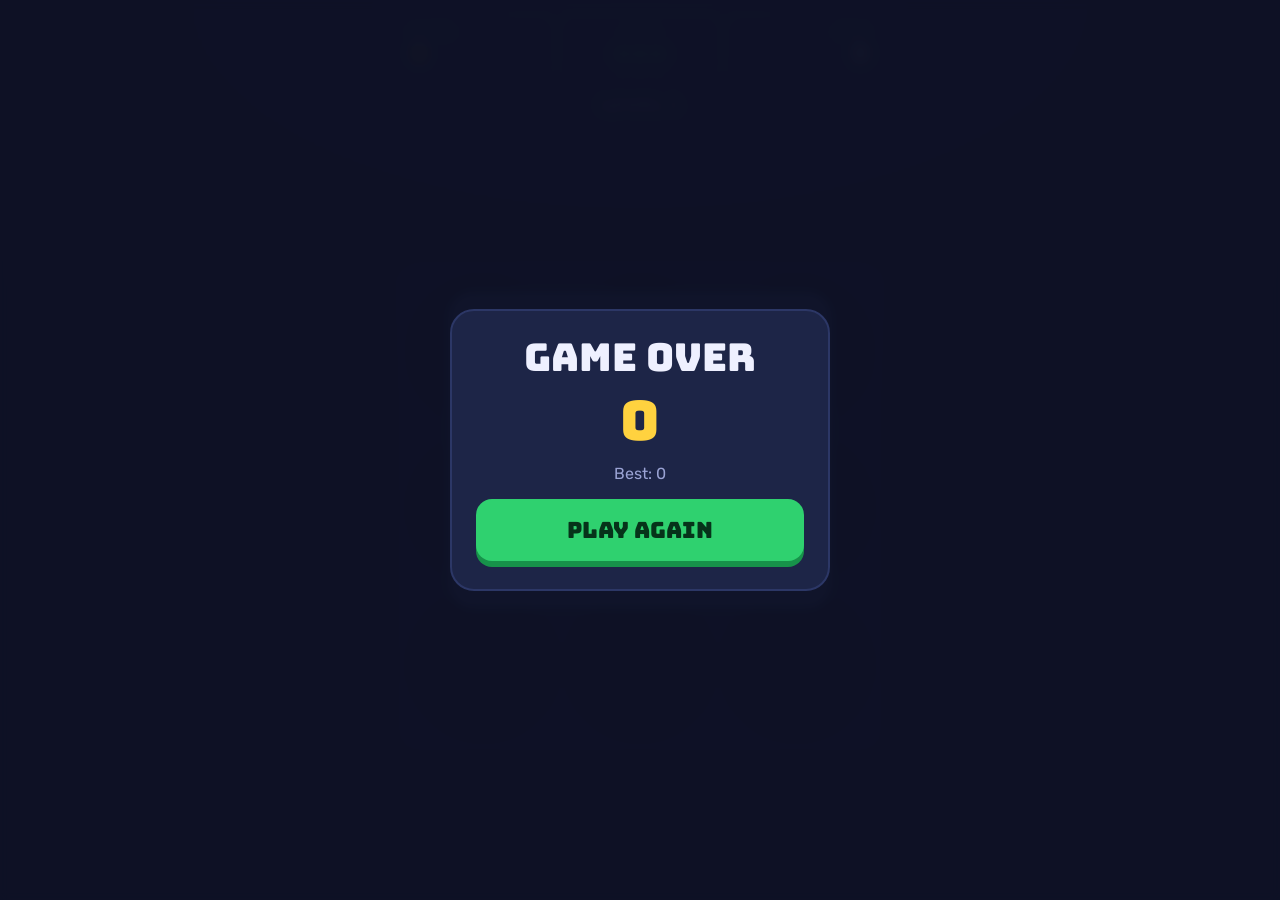
==== go-or-no-go/index.html @ 54681dfc "Rename game folder to go-or-no-go for a clean web address Co-Authored-By: Claude Sonnet 5.5 <noreply" ====
<!doctype html>
<html lang="en">
<head>
<meta charset="utf-8">
<meta name="viewport" content="width=device-width, initial-scale=1, maximum-scale=1, user-scalable=no, viewport-fit=cover">
<title>Go or No Go</title>
<meta name="claude:viewport-fit-sides" content="cover">
<link rel="preconnect" href="https://fonts.googleapis.com">
<link rel="preconnect" href="https://fonts.gstatic.com" crossorigin>
<link rel="stylesheet" href="https://fonts.googleapis.com/css2?family=Bungee&family=Rubik:wght@400;600;800&display=swap">
<style>
/* Layout: one-screen arcade cabinet — scoreboard strip on top, 3x3 field of sockets, overlay for start / game over. */
:root {
  --ink: #141a33;        /* cabinet background */
  --panel: #1d2547;      /* socket wells */
  --rim: #2c3766;        /* socket rims, borders */
  --text: #eef0ff;
  --muted: #9aa3d4;
  --go: #2fd16f;         /* green button */
  --go-deep: #17924a;
  --stop: #ff4b4b;       /* red button */
  --stop-deep: #b81f2c;
  --gold: #ffd23f;       /* score highlight */
  --font-display: "Bungee", "Impact", system-ui, sans-serif;
  --font-body: "Rubik", system-ui, -apple-system, "Segoe UI", sans-serif;
  color-scheme: dark;
}
* { box-sizing: border-box; -webkit-tap-highlight-color: transparent; }
html, body { height: 100%; }
body {
  margin: 0;
  background: radial-gradient(120% 80% at 50% 0%, #222b57 0%, var(--ink) 60%);
  background-color: var(--ink);
  color: var(--text);
  font-family: var(--font-body);
  user-select: none;
  -webkit-user-select: none;
  touch-action: manipulation;
  overflow: hidden;
}
.app {
  height: 100%;
  display: flex;
  flex-direction: column;
  gap: 16px;
  padding-block: max(16px, env(safe-area-inset-top, 0px)) max(16px, env(safe-area-inset-bottom, 0px));
  padding-left: max(16px, env(safe-area-inset-left, 0px));
  padding-right: max(16px, env(safe-area-inset-right, 0px));
  max-width: 520px;
  margin: 0 auto;
}
.hud {
  display: grid;
  grid-template-columns: 1fr 1fr 1fr;
  gap: 8px;
}
.stat {
  display: flex;
  flex-direction: column;
  gap: 2px;
  padding: 8px 12px;
  border: 2px solid var(--rim);
  border-radius: 12px;
  background: var(--panel);
}
.stat:nth-child(2) { align-items: center; }
.stat:nth-child(3) { align-items: flex-end; }
.label {
  font-size: 0.7rem;
  font-weight: 600;
  letter-spacing: 0.12em;
  text-transform: uppercase;
  color: var(--muted);
}
.value {
  font-family: var(--font-display);
  font-size: 1.6rem;
  line-height: 1;
  font-variant-numeric: tabular-nums;
}
#score { color: var(--gold); }
.lives { display: flex; gap: 4px; height: 1.6rem; align-items: center; }
.life { width: 14px; height: 14px; border-radius: 50%; background: var(--go); box-shadow: 0 0 8px var(--go); transition: background .2s, box-shadow .2s; }
.life.lost { background: var(--rim); box-shadow: none; }

.message {
  min-height: 1.4em;
  text-align: center;
  font-family: var(--font-display);
  font-size: 1.1rem;
  letter-spacing: 0.04em;
  color: var(--muted);
}
.message.good { color: var(--go); }
.message.bad { color: var(--stop); }

.field-wrap { flex: 1; display: flex; align-items: center; justify-content: center; min-height: 0; }
.field {
  width: min(100%, 60vh);
  aspect-ratio: 1;
  max-width: 100%;
  display: grid;
  grid-template-columns: repeat(3, 1fr);
  gap: 14px;
  padding: 14px;
  border-radius: 24px;
  background: var(--panel);
  border: 2px solid var(--rim);
}
.field.shake { animation: shake .35s; }
@keyframes shake {
  0%,100% { transform: translateX(0); }
  20% { transform: translateX(-10px); }
  40% { transform: translateX(9px); }
  60% { transform: translateX(-6px); }
  80% { transform: translateX(4px); }
}
.socket {
  position: relative;
  border-radius: 50%;
  background: var(--ink);
  box-shadow: inset 0 4px 10px rgba(0,0,0,.55);
  border: 0;
  padding: 0;
  cursor: pointer;
  font: inherit;
}
.socket:focus-visible { outline: 3px solid var(--gold); outline-offset: 3px; }
.btn {
  position: absolute;
  inset: 8%;
  border-radius: 50%;
  pointer-events: none;
  animation: pop-in .14s ease-out;
}
.btn.go   { background: radial-gradient(circle at 35% 30%, #7dffb0, var(--go) 45%, var(--go-deep)); box-shadow: 0 6px 0 #0d5f30, 0 0 22px rgba(47,209,111,.55); }
.btn.stop { background: radial-gradient(circle at 35% 30%, #ff9a9a, var(--stop) 45%, var(--stop-deep)); box-shadow: 0 6px 0 #7a1019, 0 0 22px rgba(255,75,75,.5); }
.btn.stop::after {
  content: "";
  position: absolute;
  inset: 30%;
  border-radius: 50%;
  border: 5px solid rgba(255,255,255,.85);
  background: linear-gradient(45deg, transparent 44%, rgba(255,255,255,.85) 44% 56%, transparent 56%);
}
.timer {
  position: absolute;
  inset: 0;
  border-radius: 50%;
  pointer-events: none;
}
.timer svg { width: 100%; height: 100%; transform: rotate(-90deg); }
.timer circle { fill: none; stroke-width: 4; stroke-linecap: round; stroke-dasharray: 289; stroke-dashoffset: 0; animation: drain var(--life) linear forwards; }
.btn.go + .timer circle { stroke: var(--go); }
.btn.stop + .timer circle { stroke: var(--stop); opacity: .6; }
@keyframes drain { to { stroke-dashoffset: 289; } }
@keyframes pop-in { from { transform: scale(.3); opacity: 0; } to { transform: scale(1); opacity: 1; } }
.btn.hit { animation: hit .18s ease-in forwards; }
@keyframes hit { to { transform: scale(1.35); opacity: 0; } }

.overlay {
  position: fixed;
  inset: 0;
  display: flex;
  align-items: center;
  justify-content: center;
  padding-left: max(16px, env(safe-area-inset-left, 0px));
  padding-right: max(16px, env(safe-area-inset-right, 0px));
  background: rgba(14, 18, 38, .86);
  backdrop-filter: blur(4px);
  z-index: 5;
}
.card {
  width: 100%;
  max-width: 380px;
  display: flex;
  flex-direction: column;
  gap: 16px;
  padding: 28px 24px;
  border-radius: 24px;
  background: var(--panel);
  border: 2px solid var(--rim);
  text-align: center;
}
.card h1 {
  margin: 0;
  font-family: var(--font-display);
  font-weight: 400;
  font-size: 2.4rem;
  line-height: 1;
  text-wrap: balance;
}
.card h1 .g { color: var(--go); }
.card h1 .r { color: var(--stop); }
.rules { display: grid; gap: 10px; text-align: left; margin: 0; padding: 0; list-style: none; font-size: 1rem; line-height: 1.4; }
.rules li { display: flex; gap: 12px; align-items: center; }
.dot { flex: none; width: 28px; height: 28px; border-radius: 50%; }
.dot.go { background: var(--go); }
.dot.stop { background: var(--stop); }
.dot.ring { background: transparent; border: 3px solid var(--muted); }
.result { font-family: var(--font-display); font-size: 3.4rem; line-height: 1; color: var(--gold); font-variant-numeric: tabular-nums; }
.sub { color: var(--muted); margin: 0; }
.play {
  font-family: var(--font-display);
  font-size: 1.4rem;
  padding: 16px;
  border: 0;
  border-radius: 16px;
  color: #06331a;
  background: var(--go);
  box-shadow: 0 6px 0 var(--go-deep);
  cursor: pointer;
}
.play:active { transform: translateY(4px); box-shadow: 0 2px 0 var(--go-deep); }
.play:focus-visible { outline: 3px solid var(--gold); outline-offset: 3px; }

@media (prefers-reduced-motion: reduce) {
  .field.shake, .btn, .btn.hit { animation: none; }
}
</style>
</head>
<body>
<div class="app">
  <div class="hud">
    <div class="stat"><span class="label">Score</span><span class="value" id="score">0</span></div>
    <div class="stat"><span class="label">Lives</span><span class="lives" id="lives"></span></div>
    <div class="stat"><span class="label">Best</span><span class="value" id="best">0</span></div>
  </div>
  <div class="message" id="message">Level 1</div>
  <div class="field-wrap">
    <div class="field" id="field"></div>
  </div>
</div>

<div class="overlay" id="startScreen">
  <div class="card">
    <h1><span class="g">Go</span> or <span class="r">No&nbsp;Go</span></h1>
    <ul class="rules">
      <li><span class="dot go"></span>Tap green buttons before they fade.</li>
      <li><span class="dot stop"></span>Never tap red. It costs a life.</li>
      <li><span class="dot ring"></span>A missed green also costs a life. You have 3.</li>
    </ul>
    <button class="play" id="startBtn" type="button">Play</button>
  </div>
</div>

<div class="overlay" id="overScreen" hidden>
  <div class="card">
    <h1>Game over</h1>
    <div class="result" id="finalScore">0</div>
    <p class="sub" id="finalNote">Best: 0</p>
    <button class="play" id="againBtn" type="button">Play again</button>
  </div>
</div>

<script>
(() => {
  const SLOTS = 9, MAX_LIVES = 3;
  const field = document.getElementById('field');
  const scoreEl = document.getElementById('score');
  const bestEl = document.getElementById('best');
  const livesEl = document.getElementById('lives');
  const msgEl = document.getElementById('message');
  const startScreen = document.getElementById('startScreen');
  const overScreen = document.getElementById('overScreen');

  let score = 0, lives = MAX_LIVES, running = false, spawnTimer = null, best = 0;
  const slots = []; // { el, kind: 'go'|'stop'|null, timer }

  try { best = parseInt(localStorage.getItem('goNoGoBest') || '0', 10) || 0; } catch (e) {}
  bestEl.textContent = best;

  for (let i = 0; i < SLOTS; i++) {
    const el = document.createElement('button');
    el.className = 'socket';
    el.type = 'button';
    el.setAttribute('aria-label', 'Empty socket');
    el.addEventListener('pointerdown', (e) => { e.preventDefault(); tap(i); });
    el.addEventListener('keydown', (e) => { if (e.key === 'Enter' || e.key === ' ') { e.preventDefault(); tap(i); } });
    field.appendChild(el);
    slots.push({ el, kind: null, timer: null });
  }

  function level() { return Math.floor(score / 10) + 1; }
  // Difficulty: spawns get faster and buttons live shorter as level climbs.
  function spawnDelay() { return Math.max(350, 900 - (level() - 1) * 70); }
  function lifetime() { return Math.max(600, 1500 - (level() - 1) * 110); }
  function redChance() { return Math.min(0.5, 0.3 + (level() - 1) * 0.03); }

  function buzz(ms) { try { navigator.vibrate && navigator.vibrate(ms); } catch (e) {} }

  function renderLives() {
    livesEl.innerHTML = '';
    for (let i = 0; i < MAX_LIVES; i++) {
      const d = document.createElement('span');
      d.className = 'life' + (i >= lives ? ' lost' : '');
      livesEl.appendChild(d);
    }
  }

  let msgTimer = null;
  function say(text, tone) {
    msgEl.textContent = text;
    msgEl.className = 'message' + (tone ? ' ' + tone : '');
    clearTimeout(msgTimer);
    msgTimer = setTimeout(() => { msgEl.textContent = 'Level ' + level(); msgEl.className = 'message'; }, 700);
  }

  function clearSlot(i, hit) {
    const s = slots[i];
    clearTimeout(s.timer);
    s.timer = null;
    s.kind = null;
    s.el.setAttribute('aria-label', 'Empty socket');
    const btn = s.el.querySelector('.btn');
    if (hit && btn) {
      btn.classList.add('hit');
      const timer = s.el.querySelector('.timer');
      if (timer) timer.remove();
      setTimeout(() => { if (!slots[i].kind) s.el.innerHTML = ''; }, 180);
    } else {
      s.el.innerHTML = '';
    }
  }

  function spawn() {
    if (!running) return;
    const free = slots.map((s, i) => s.kind ? -1 : i).filter(i => i >= 0);
    if (free.length) {
      const i = free[Math.floor(Math.random() * free.length)];
      const kind = Math.random() < redChance() ? 'stop' : 'go';
      const life = lifetime() * (kind === 'stop' ? 1.2 : 1);
      const s = slots[i];
      s.kind = kind;
      s.el.setAttribute('aria-label', kind === 'go' ? 'Green button, tap it' : 'Red button, do not tap');
      s.el.innerHTML = '<span class="btn ' + kind + '"></span><span class="timer" style="--life:' + life + 'ms"><svg viewBox="0 0 100 100"><circle cx="50" cy="50" r="46"></circle></svg></span>';
      s.timer = setTimeout(() => expire(i), life);
    }
    spawnTimer = setTimeout(spawn, spawnDelay() * (0.75 + Math.random() * 0.5));
  }

  function expire(i) {
    const kind = slots[i].kind;
    clearSlot(i, false);
    if (kind === 'go' && running) loseLife('Too slow!');
  }

  function tap(i) {
    if (!running) return;
    const kind = slots[i].kind;
    if (kind === 'go') {
      const before = level();
      score++;
      scoreEl.textContent = score;
      clearSlot(i, true);
      buzz(15);
      if (level() > before) say('Level ' + level() + '!', 'good');
    } else if (kind === 'stop') {
      clearSlot(i, true);
      loseLife('Not red!');
    }
  }

  function loseLife(text) {
    lives--;
    renderLives();
    buzz([60, 40, 60]);
    say(text, 'bad');
    field.classList.remove('shake');
    void field.offsetWidth;
    field.classList.add('shake');
    if (lives <= 0) endGame();
  }

  function startGame() {
    score = 0; lives = MAX_LIVES; running = true;
    scoreEl.textContent = '0';
    renderLives();
    slots.forEach((_, i) => clearSlot(i, false));
    msgEl.textContent = 'Level 1'; msgEl.className = 'message';
    startScreen.hidden = true;
    overScreen.hidden = true;
    clearTimeout(spawnTimer);
    spawnTimer = setTimeout(spawn, 500);
  }

  function endGame() {
    running = false;
    clearTimeout(spawnTimer);
    slots.forEach((_, i) => clearSlot(i, false));
    const isBest = score > best;
    if (isBest) {
      best = score;
      bestEl.textContent = best;
      try { localStorage.setItem('goNoGoBest', String(best)); } catch (e) {}
    }
    document.getElementById('finalScore').textContent = score;
    document.getElementById('finalNote').textContent = isBest && score > 0 ? 'New best score!' : 'Best: ' + best;
    setTimeout(() => { overScreen.hidden = false; document.getElementById('againBtn').focus(); }, 400);
  }

  document.getElementById('startBtn').addEventListener('click', startGame);
  document.getElementById('againBtn').addEventListener('click', startGame);
  renderLives();
})();
</script>
</body>
</html>
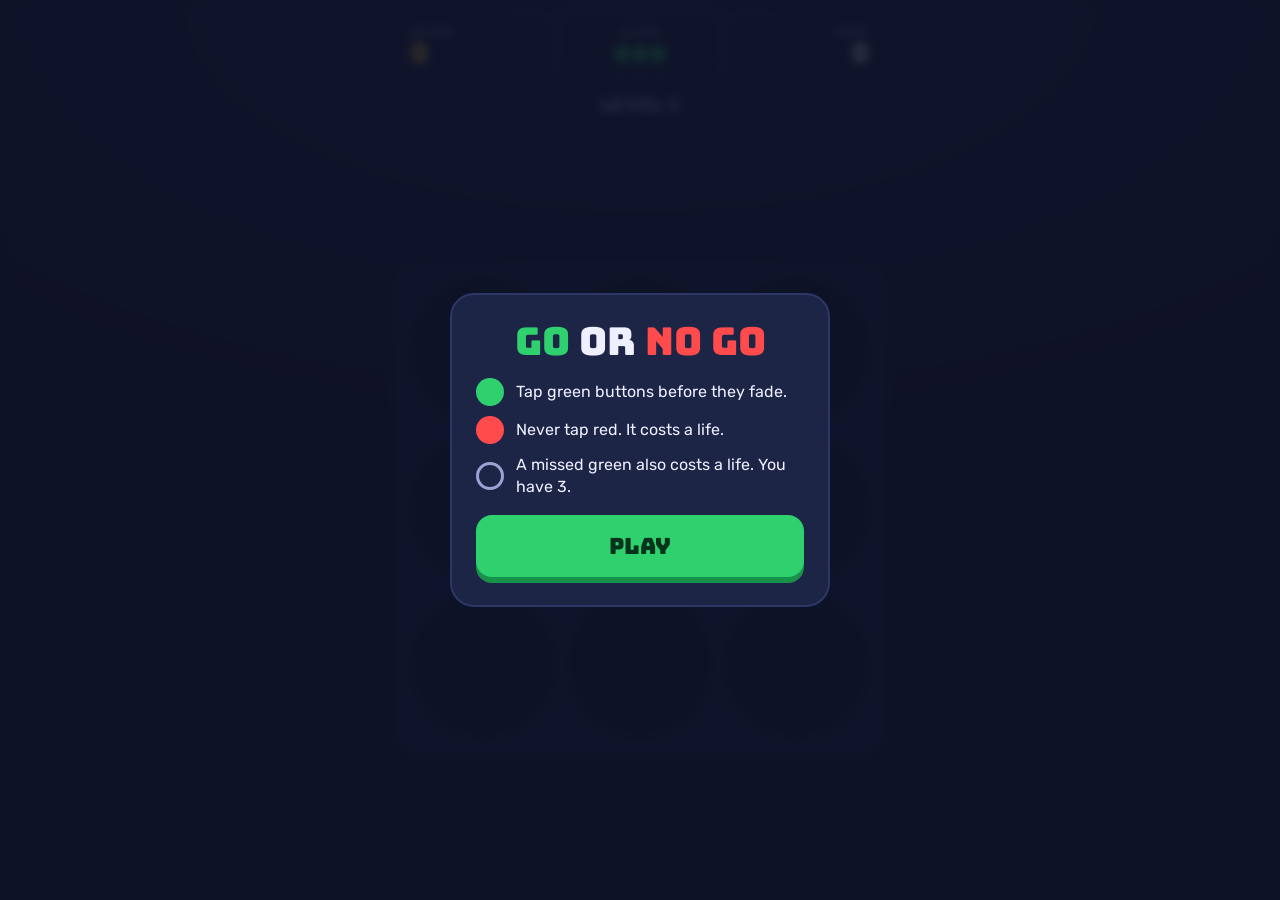
==== commit 4d5be487: "Fix game-over screen covering the start screen on standalone page Co-Authored-By: Claude Sonnet 5.5 " ====
--- a/go-or-no-go/index.html
+++ b/go-or-no-go/index.html
@@ -25,6 +25,7 @@
   --font-body: "Rubik", system-ui, -apple-system, "Segoe UI", sans-serif;
   color-scheme: dark;
 }
+[hidden] { display: none !important; }
 * { box-sizing: border-box; -webkit-tap-highlight-color: transparent; }
 html, body { height: 100%; }
 body {
